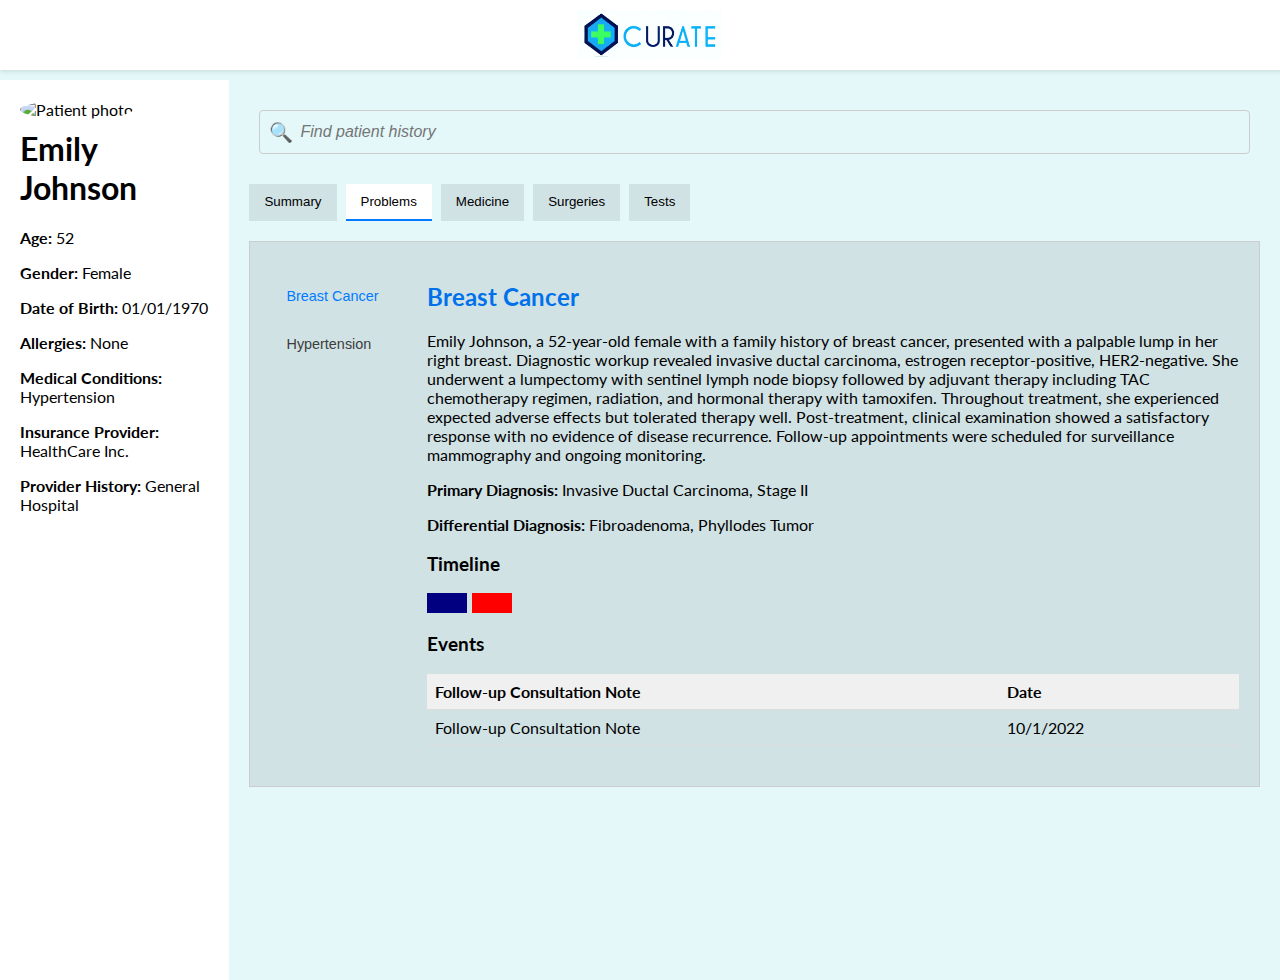
==== dashboard.html @ fca83a4f "Version 0.1" ====
<!DOCTYPE html>
<html lang="en">
<head>
    <meta charset="UTF-8">
    <meta name="viewport" content="width=device-width, initial-scale=1.0">
    <title>Curate - Patient Dashboard</title>
    <link rel="stylesheet" href="css/styles.css">
    <link href="https://fonts.googleapis.com/css2?family=Lato:wght@400;700&display=swap" rel="stylesheet">
</head>
</head>
<body>

    <div class="logo-bar">
        <img src="assets/images/curate-logo.png" alt="Curate Logo" class="logo">
    </div>

    <div class="dashboard-container">

        <div class="sidebar">
            <!-- Patient Info -->
            <div class="patient-photo">
                <img src="https://picsum.photos/200" alt="Patient photo" />
            </div>
            <div class="patient-info">
                <h1>Emily Johnson</h1>
                <p><strong>Age:</strong> 52</p>
                <p><strong>Gender:</strong> Female</p>
                <p><strong>Date of Birth:</strong> 01/01/1970</p>
                <p><strong>Allergies:</strong> None</p>
                <p><strong>Medical Conditions:</strong> Hypertension</p>
                <p><strong>Insurance Provider:</strong> HealthCare Inc.</p>
                <p><strong>Provider History:</strong> General Hospital</p>
            </div>
        </div>

        <div class="main-content">
            <div id="search-container">
                <div class="search-bar-wrapper">
                    <span class="search-icon">&#x1F50D;</span> <!-- Unicode magnifying glass -->
                    <input type="text" id="search-bar" placeholder="Find patient history">
                </div>
            </div>
            <div class="tabs">
                <button>Summary</button>
                <button>Problems</button>
                <button>Medicine</button>
                <button>Surgeries</button>
                <button>Tests</button>
            </div>
            <div class="tab-content">
                
                <div class="summary-container"></div>

                <div class="problem-container">
                    <!-- Condition Tabs -->
                    <div class="condition-tabs">
                        <button class="condition-tab" data-condition-id="breast-cancer">Breast Cancer</button>
                        <button class="condition-tab" data-condition-id="hypertension">Hypertension</button>
                        <!-- More conditions can be added here -->
                    </div>

                    <!-- Condition Details -->
                    <div class="condition-details">
                        <!-- Breast Cancer -->
                        <div class="problem-section" id="breast-cancer">
                            <h2>Breast Cancer</h2>
                            <p>Emily Johnson, a 52-year-old female with a family history of breast cancer, presented with a palpable lump in her right breast. Diagnostic workup revealed invasive ductal carcinoma, estrogen receptor-positive, HER2-negative. She underwent a lumpectomy with sentinel lymph node biopsy followed by adjuvant therapy including TAC chemotherapy regimen, radiation, and hormonal therapy with tamoxifen. Throughout treatment, she experienced expected adverse effects but tolerated therapy well. Post-treatment, clinical examination showed a satisfactory response with no evidence of disease recurrence. Follow-up appointments were scheduled for surveillance mammography and ongoing monitoring.</p>
                            <p><strong>Primary Diagnosis:</strong> Invasive Ductal Carcinoma, Stage II</p>
                            <p><strong>Differential Diagnosis:</strong> Fibroadenoma, Phyllodes Tumor</p>
                            <!-- Timeline Section -->
                            <div class="timeline-section">
                                <h3>Timeline</h3>
                                <div class="timeline">
                                    <!-- Timeline bars will be generated by JS -->
                                </div>
                            </div>
                            <!-- Events Section -->
                            <div class="events-section">
                                <h3>Events</h3>
                                <table>
                                    <thead>
                                        <tr>
                                            <th>Follow-up Consultation Note</th>
                                            <th>Date</th>
                                        </tr>
                                    </thead>
                                    <tbody>
                                        <!-- Event data will be generated by JS -->
                                        <tr>
                                            <td>Follow-up Consultation Note</td>
                                            <td>10/1/2022</td>
                                        </tr>
                                        <!-- More events can be added here -->
                                    </tbody>
                                </table>
                            </div>
                        </div>
                
                        <!-- Hypertension -->
                        <div class="problem-section" id="hypertension" style="display: none;">
                            <h2>Hypertension</h2>
                            <p>Emily Johnson, a 52-year-old female with a history of hypertension, presented for a follow-up consultation regarding her blood pressure management. She reported occasional elevated readings but denied associated symptoms. Physical examination revealed well-controlled blood pressure on her current medication regimen of amlodipine and hydrochlorothiazide. The patient demonstrated understanding of the importance of medication adherence and lifestyle modifications. Follow-up appointments were scheduled every three months for ongoing monitoring and management of hypertension.</p>
                            <p><strong>Primary Diagnosis:</strong> Stage 2 Hypertension</p>
                            <!-- Timeline Section -->
                            <div class="timeline-section">
                                <h3>Timeline</h3>
                                <div class="timeline">
                                    <!-- Timeline bars will be generated by JS -->
                                </div>
                            </div>
                            <!-- Events Section -->
                            <div class="events-section">
                                <h3>Events</h3>
                                <table>
                                    <thead>
                                        <tr>
                                            <th>Result</th>
                                            <th>Notes</th>
                                            <th>Treatments</th>
                                            <th>Date</th>
                                        </tr>
                                    </thead>
                                    <tbody>
                                        <!-- Event data will be generated by JS -->
                                        <tr>
                                            <td>Hypertension management: Prescripted Amlodipine 5 mg daily, Hydrochlorothiazide 25 mg daily</td>
                                            <td>11/3/2006</td>
                                        </tr>
                                        <!-- More events can be added here -->
                                    </tbody>
                                </table>
                            </div>
                        </div>
                        <!-- Additional problem sections for other conditions like Hypertension can be added with similar structure -->
                
                    </div>
                </div>
                
                <div class="medicine-container"></div>

                <div class="surgeries-container"></div>

                <div class="tests-container"></div>

            </div>
        </div>

    </div>

    <script src="js/main.js"></script>
    <script src="js/condition.js"></script>
</body>
</html>
---- css/styles.css ----
body, html {
    font-family: 'Lato', sans-serif;
    height: 100%;
    margin: 0;
    padding: 0;
    background: #e4f8fa;
}

.logo {
    display: block;
    max-width: 200px; /* Adjust as needed for your logo size */
    margin: 0 auto 20px; /* Centers the logo and adds space below */
}

.logo-bar img {
    max-height: 100%; /* or a fixed height if preferred */
    max-width: 100%; /* adjust as needed for your actual logo size */
    margin: auto; /* ensures no additional margin is affecting the logo */
}

.logo-bar {
    background-color: #fff;
    padding: 10px;
    box-shadow: 0 2px 4px rgba(0,0,0,0.1);
    position: fixed;
    width: 100%;
    top: 0;
    left: 0;
    z-index: 1000;
    display: flex; /* make logo-bar a flex container */
    justify-content: center; /* center horizontally */
    align-items: center; /* center vertically */
    height: 50px; /* or your preferred height */
}

.center-screen {
    display: flex;
    justify-content: center;
    align-items: center;
    height: 100vh;
    text-align: center;
}

.center-content {
    padding: 20px;
    background: #fff;
    border-radius: 8px;
    box-shadow: 0 4px 8px rgba(0,0,0,0.1);
}

.center-content input[type="file"],
.center-content button {
    margin: 10px 0;
}

.center-content button {
    padding: 10px 20px;
    background-color: #007bff;
    color: white;
    border: none;
    border-radius: 4px;
    cursor: pointer;
}

.center-content button:hover {
    background-color: #0056b3;
}

.center-content #loading {
    margin-top: 20px;
}

#search-container {
    background: #e4f8fa;
    padding: 10px;
}

.search-bar-wrapper {
    position: relative;
    font-size: 1rem; /* Adjust the size as needed */
}

.search-icon {
    position: absolute;
    left: 10px;
    top: 50%;
    transform: translateY(-50%);
    font-size: 1.2rem; /* Adjust the size as needed */
    color: #757575; /* Adjust the color as needed */
}

#search-bar {
    width: 100%;
    padding: 12px 10px 12px 40px; /* Adjust the padding to make the bar taller and make space for the icon */
    box-sizing: border-box;
    border-radius: 4px;
    border: 1px solid #ccc;
    font-style: italic; /* Makes placeholder text italic */
    font-size: 1rem; /* Match the font size with the icon for better visual harmony */
    background: #e4f8fa;
}

/* Chrome, Safari, Edge, Opera */
#search-bar::-webkit-input-placeholder { font-style: italic; }

/* Firefox 19+ */
#search-bar::-moz-placeholder { font-style: italic; }

/* IE 10+ */
#search-bar:-ms-input-placeholder { font-style: italic; }

/* Firefox 18- */
#search-bar:-moz-placeholder { font-style: italic; }

.dashboard-container {
    display: flex;
    min-height: 100vh;
    width: 100%;
    padding-top: 80px;
}

.sidebar {
    width: 15%;
    background-color: #fff;
    padding: 20px;
    display: flex;
    flex-direction: column; /* Stack children vertically */
    justify-content: flex-start; /* Align children to the start of the flex container */
}

.patient-photo img {
    width: 100px;
    height: 100px;
    border-radius: 50%;
    margin-bottom: 10px;
}

.patient-info h1 {
    margin-top: 0;
}

.main-content {
    flex-grow: 1;
    width: 80%;
    padding: 20px;
}

.tabs {
    padding-top: 20px;
}

.tabs button {
    padding: 10px 15px;
    margin-right: 5px;
    border: none;
    background: #d0e2e4;
    cursor: pointer;
    border-bottom: 2px solid transparent;
}

.tabs button:hover, .tabs button.active {
    background-color: #fff;
    border-bottom: 2px solid #007bff;
}

.tab-content {
    margin-top: 20px;
    background: #d0e2e4;
    padding: 20px;
    border: 1px solid #ccc;
}

/* Problem tab content */
.problems-container {
    display: flex;
    /* Adjust padding as needed */
    padding: 20px;
}

.condition-tabs {
    width: 10%;
    background-color: #d0e2e4;
    display: flex;
    padding-right: 50px;
    padding-left: 10px;
    margin-top: 25px;
    gap: 20px;
    white-space: nowrap;
    flex-direction: column; /* Stack children vertically */
    justify-content: flex-start; /* Align children to the start of the flex container */
}

.condition-tab {
    /* Other styles remain the same */
    background-color: #d0e2e4; /* Sets the background color to match the content container */
    margin-bottom: 10px; /* Adjust this value to increase space between the buttons if needed */
    color: #3c3c3c;
    border: none;
    font-size: 0.9rem;
    /* ... */
}

.condition-tab:hover,
.condition-tab.active {
    /* Styles for hovered-over or selected tabs */
    color: #007bff; /* Blue color for text when hovered over or selected */
    /* ... other styles ... */
}

.condition-tab:last-child {
    margin-bottom: 0; /* Removes the margin from the last tab to avoid extra space at the bottom */
}

.problem-section h2 {
    color: #0071ea;
}

.problem-section, .timeline-section, .events-section {
    margin-bottom: 20px;
}

.timeline {
    display: flex;
    align-items: center;
    overflow-x: auto;
    margin-top: 10px;
}

.timeline div {
    height: 20px;
    width: 40px; /* Adjust width based on duration or other factors */
    margin-right: 5px;
    background-color: #007bff; /* Color code for each type of event */
}

.events-section table {
    width: 100%;
    border-collapse: collapse;
}

.events-section th, .events-section td {
    text-align: left;
    padding: 8px;
    border-bottom: 1px solid #ddd;
}

.events-section th {
    background-color: #f0f0f0;
}
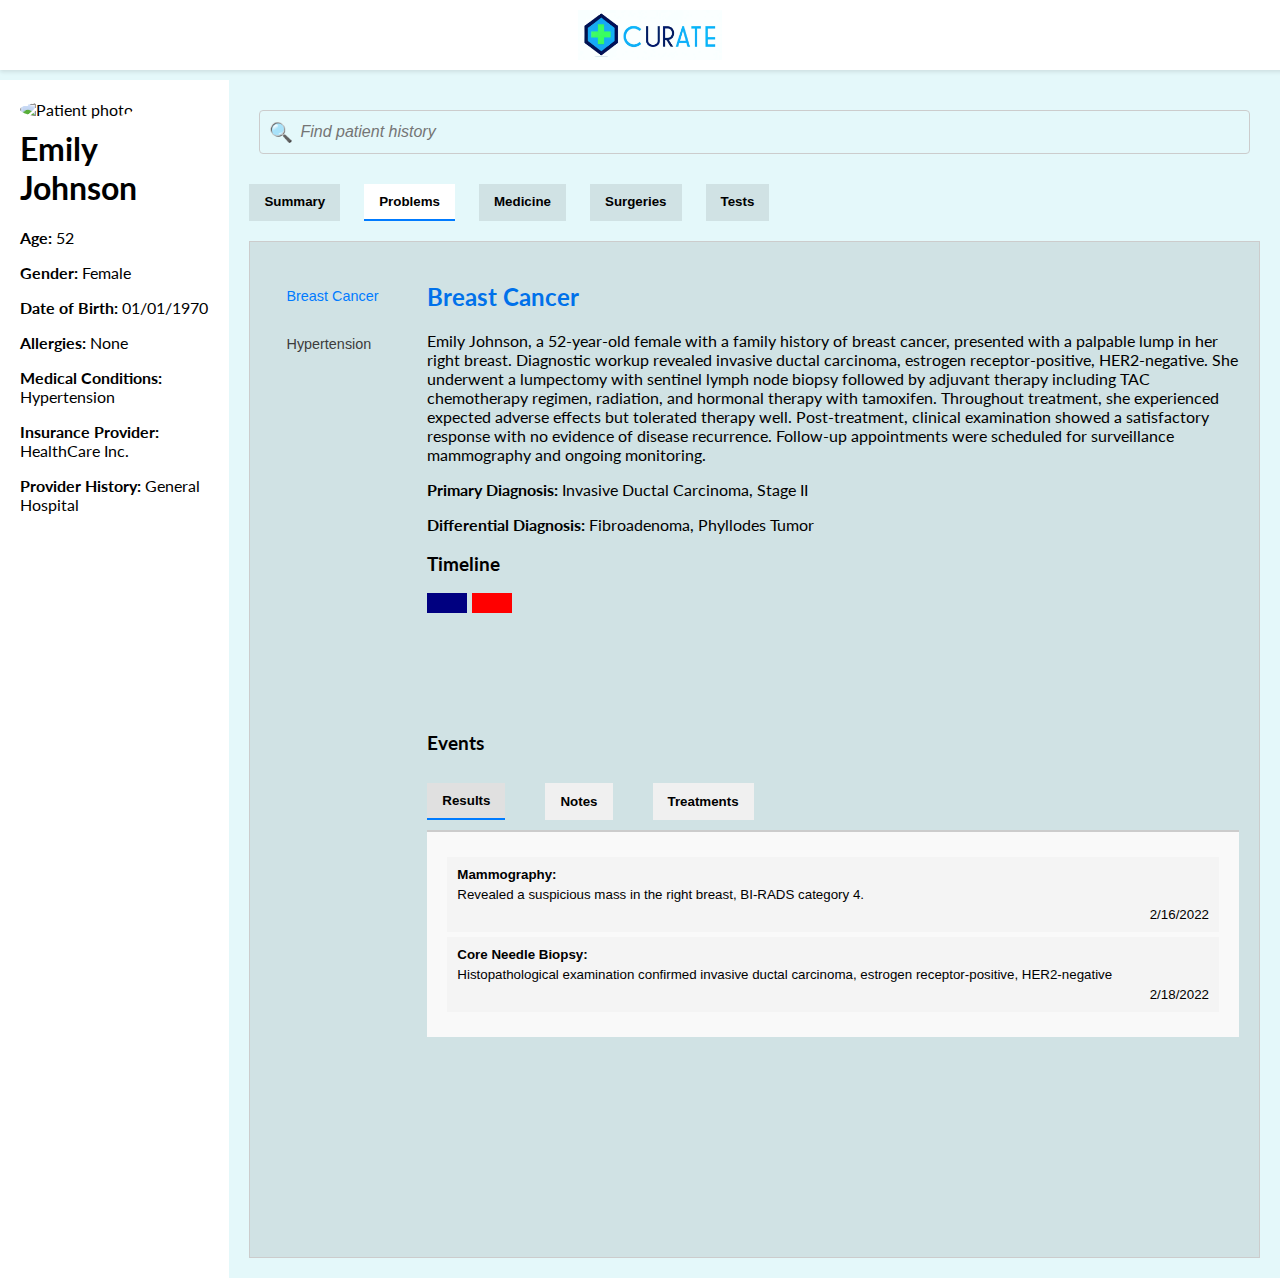
==== commit a07a00d2: "version 0.2" ====
--- a/dashboard.html
+++ b/dashboard.html
@@ -49,7 +49,11 @@
             </div>
             <div class="tab-content">
                 
-                <div class="summary-container"></div>
+                <div class="summary-container" style="display:none">
+                    <div id="summary-content">
+                        <!-- Summary content will be populated here by JavaScript -->
+                    </div>
+                </div>
 
                 <div class="problem-container">
                     <!-- Condition Tabs -->
@@ -77,22 +81,23 @@
                             <!-- Events Section -->
                             <div class="events-section">
                                 <h3>Events</h3>
-                                <table>
-                                    <thead>
-                                        <tr>
-                                            <th>Follow-up Consultation Note</th>
-                                            <th>Date</th>
-                                        </tr>
-                                    </thead>
-                                    <tbody>
-                                        <!-- Event data will be generated by JS -->
-                                        <tr>
-                                            <td>Follow-up Consultation Note</td>
-                                            <td>10/1/2022</td>
-                                        </tr>
-                                        <!-- More events can be added here -->
-                                    </tbody>
-                                </table>
+                                <div class="event-tabs">
+                                    <button class="event-tab" data-event-tab="results">Results</button>
+                                    <button class="event-tab" data-event-tab="notes">Notes</button>
+                                    <button class="event-tab" data-event-tab="treatments">Treatments</button>
+                                </div>
+
+                                <div class="event-content-container" id="breast-cancer-results-content">
+                                    <div class="event-content" id="breast-cancer-results">
+                                        <!-- Results buttons will be generated here -->
+                                    </div>
+                                    <div class="event-content" id="breast-cancer-notes" style="display: none;">
+                                        <!-- Notes content will go here -->
+                                    </div>
+                                    <div class="event-content" id="breast-cancer-treatments" style="display: none;">
+                                        <!-- Treatments content will go here -->
+                                    </div>
+                                </div>
                             </div>
                         </div>
                 
@@ -111,24 +116,22 @@
                             <!-- Events Section -->
                             <div class="events-section">
                                 <h3>Events</h3>
-                                <table>
-                                    <thead>
-                                        <tr>
-                                            <th>Result</th>
-                                            <th>Notes</th>
-                                            <th>Treatments</th>
-                                            <th>Date</th>
-                                        </tr>
-                                    </thead>
-                                    <tbody>
-                                        <!-- Event data will be generated by JS -->
-                                        <tr>
-                                            <td>Hypertension management: Prescripted Amlodipine 5 mg daily, Hydrochlorothiazide 25 mg daily</td>
-                                            <td>11/3/2006</td>
-                                        </tr>
-                                        <!-- More events can be added here -->
-                                    </tbody>
-                                </table>
+                                <div class="event-tabs">
+                                    <button class="event-tab" data-event-tab="results">Results</button>
+                                    <button class="event-tab" data-event-tab="notes">Notes</button>
+                                    <button class="event-tab" data-event-tab="treatments">Treatments</button>
+                                </div>
+                                <div class="event-content-container", id="hypertension-results-content" style="display: none;">
+                                    <div class="event-content" id="hypertension-results">
+                                        <!-- Results buttons will be generated here -->
+                                    </div>
+                                    <div class="event-content" id="hypertension-notes" style="display: none;">
+                                        <!-- Notes content will go here -->
+                                    </div>
+                                    <div class="event-content" id="hypertension-treatments" style="display: none;">
+                                        <!-- Treatments content will go here -->
+                                    </div>
+                                </div>
                             </div>
                         </div>
                         <!-- Additional problem sections for other conditions like Hypertension can be added with similar structure -->
@@ -149,5 +152,6 @@
 
     <script src="js/main.js"></script>
     <script src="js/condition.js"></script>
+    <script src="js/summary-content.js"></script>
 </body>
 </html>
--- a/css/styles.css
+++ b/css/styles.css
@@ -151,11 +151,12 @@
 
 .tabs button {
     padding: 10px 15px;
-    margin-right: 5px;
+    margin-right: 20px;
     border: none;
     background: #d0e2e4;
     cursor: pointer;
     border-bottom: 2px solid transparent;
+    font-weight: bold;
 }
 
 .tabs button:hover, .tabs button.active {
@@ -216,7 +217,12 @@
 }
 
 .problem-section, .timeline-section, .events-section {
-    margin-bottom: 20px;
+    padding-bottom: 100px;
+}
+
+.events-section {
+    display: flex;
+    flex-direction: column;
 }
 
 .timeline {
@@ -248,6 +254,144 @@
     background-color: #f0f0f0;
 }
 
-
-
-
+.event-tabs {
+    display: flex;
+    padding: 10px 0;
+}
+
+.event-tab {
+    padding: 10px 15px;
+    background: #f0f0f0;
+    margin-right: 40px;
+    border: none;
+    cursor: pointer;
+    font-weight: bold;
+}
+
+.event-tab:last-child {
+    margin-right: 0;
+}
+
+.event-tab:hover,
+.event-tab.active {
+    background-color: #e0e0e0;
+    border-bottom: 2px solid #007bff;
+}
+
+.event-content-container {
+    border-top: 2px solid #ccc;
+}
+
+.event-content {
+    display: none;
+    padding: 20px;
+    background: #f9f9f9;
+}
+
+.document-button {
+    display: block;
+    width: 100%;
+    text-align: left;
+    padding: 10px;
+    border: none;
+    background: white;
+    border-bottom: 1px solid #eee;
+    cursor: pointer;
+}
+
+.result-button {
+    display: block;
+    width: 100%;
+    text-align: left;
+    padding: 10px;
+    margin: 5px 0;
+    background-color: #f4f4f4;
+    border: none;
+    cursor: pointer;
+    transition: background-color 0.3s ease;
+}
+
+.result-button:hover {
+    background-color: #e2e2e2;
+}
+
+.result-title {
+    font-weight: bold;
+}
+
+.result-description {
+    margin: 5px 0;
+}
+
+.result-date {
+    text-align: right;
+    float: right;
+}
+
+.treatment-button {
+    display: block;
+    width: 100%;
+    text-align: left;
+    padding: 10px;
+    margin: 5px 0;
+    background-color: #f4f4f4;
+    border: none;
+    cursor: pointer;
+    transition: background-color 0.3s ease;
+}
+
+.treatment-button:hover {
+    background-color: #e2e2e2;
+}
+
+.treatment-title {
+    font-weight: bold;
+}
+
+.treatment-date {
+    text-align: right;
+    float: right;
+}
+
+.note-button {
+    display: block;
+    width: 100%;
+    text-align: left;
+    padding: 10px;
+    margin: 5px 0;
+    background-color: #f4f4f4;
+    border: none;
+    cursor: pointer;
+    transition: background-color 0.3s ease;
+}
+
+.note-button:hover {
+    background-color: #e2e2e2;
+}
+
+.note-title {
+    font-weight: bold;
+}
+
+.note-date {
+    text-align: right;
+    float: right;
+}
+
+.summary-button {
+    display: block;
+    width: 100%;
+    padding: 10px;
+    margin-bottom: 5px;
+    background-color: #f0f0f0; /* Light gray background */
+    border: 1px solid #ccc; /* Border color */
+    text-align: left;
+    cursor: pointer;
+    border-radius: 4px;
+}
+
+.summary-button:hover {
+    background-color: #e0e0e0; /* Slightly darker background on hover */
+}
+
+
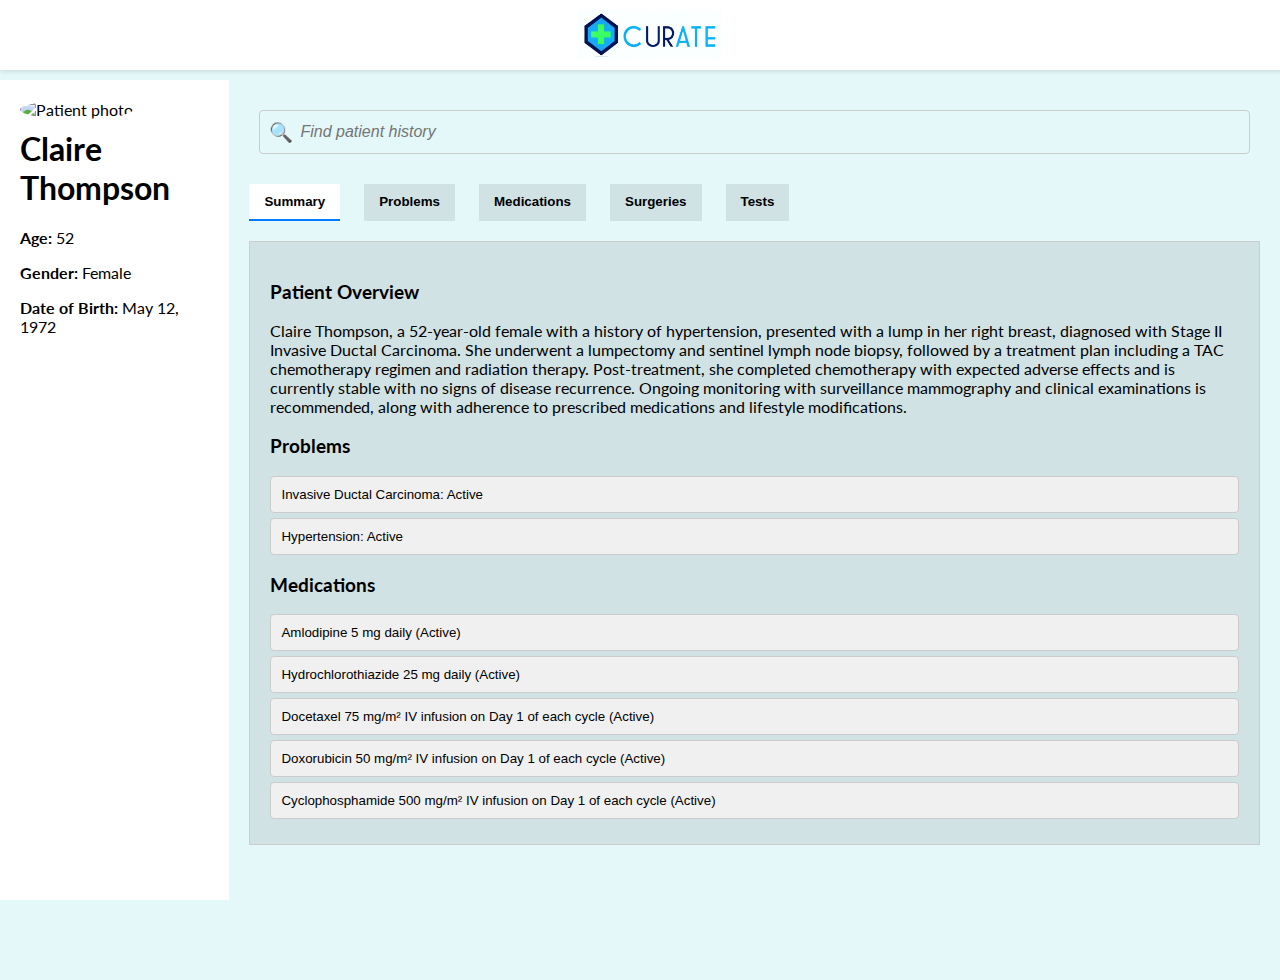
==== commit c3e3494b: "version 0.3" ====
--- a/dashboard.html
+++ b/dashboard.html
@@ -21,16 +21,7 @@
             <div class="patient-photo">
                 <img src="https://picsum.photos/200" alt="Patient photo" />
             </div>
-            <div class="patient-info">
-                <h1>Emily Johnson</h1>
-                <p><strong>Age:</strong> 52</p>
-                <p><strong>Gender:</strong> Female</p>
-                <p><strong>Date of Birth:</strong> 01/01/1970</p>
-                <p><strong>Allergies:</strong> None</p>
-                <p><strong>Medical Conditions:</strong> Hypertension</p>
-                <p><strong>Insurance Provider:</strong> HealthCare Inc.</p>
-                <p><strong>Provider History:</strong> General Hospital</p>
-            </div>
+            <div class="patient-info"></div>
         </div>
 
         <div class="main-content">
@@ -43,7 +34,7 @@
             <div class="tabs">
                 <button>Summary</button>
                 <button>Problems</button>
-                <button>Medicine</button>
+                <button>Medications</button>
                 <button>Surgeries</button>
                 <button>Tests</button>
             </div>
@@ -58,7 +49,7 @@
                 <div class="problem-container">
                     <!-- Condition Tabs -->
                     <div class="condition-tabs">
-                        <button class="condition-tab" data-condition-id="breast-cancer">Breast Cancer</button>
+                        <button class="condition-tab" data-condition-id="invasive-ductal-carcinoma">Invasive Ductal Carcinoma</button>
                         <button class="condition-tab" data-condition-id="hypertension">Hypertension</button>
                         <!-- More conditions can be added here -->
                     </div>
@@ -66,37 +57,16 @@
                     <!-- Condition Details -->
                     <div class="condition-details">
                         <!-- Breast Cancer -->
-                        <div class="problem-section" id="breast-cancer">
-                            <h2>Breast Cancer</h2>
-                            <p>Emily Johnson, a 52-year-old female with a family history of breast cancer, presented with a palpable lump in her right breast. Diagnostic workup revealed invasive ductal carcinoma, estrogen receptor-positive, HER2-negative. She underwent a lumpectomy with sentinel lymph node biopsy followed by adjuvant therapy including TAC chemotherapy regimen, radiation, and hormonal therapy with tamoxifen. Throughout treatment, she experienced expected adverse effects but tolerated therapy well. Post-treatment, clinical examination showed a satisfactory response with no evidence of disease recurrence. Follow-up appointments were scheduled for surveillance mammography and ongoing monitoring.</p>
+                        <div class="problem-section" id="invasive-ductal-carcinoma">
+                            <h2>Invasive Ductal Carcinoma</h2>
+                            <p></p>
                             <p><strong>Primary Diagnosis:</strong> Invasive Ductal Carcinoma, Stage II</p>
                             <p><strong>Differential Diagnosis:</strong> Fibroadenoma, Phyllodes Tumor</p>
-                            <!-- Timeline Section -->
-                            <div class="timeline-section">
-                                <h3>Timeline</h3>
-                                <div class="timeline">
-                                    <!-- Timeline bars will be generated by JS -->
-                                </div>
-                            </div>
-                            <!-- Events Section -->
-                            <div class="events-section">
-                                <h3>Events</h3>
-                                <div class="event-tabs">
-                                    <button class="event-tab" data-event-tab="results">Results</button>
-                                    <button class="event-tab" data-event-tab="notes">Notes</button>
-                                    <button class="event-tab" data-event-tab="treatments">Treatments</button>
-                                </div>
-
-                                <div class="event-content-container" id="breast-cancer-results-content">
-                                    <div class="event-content" id="breast-cancer-results">
-                                        <!-- Results buttons will be generated here -->
-                                    </div>
-                                    <div class="event-content" id="breast-cancer-notes" style="display: none;">
-                                        <!-- Notes content will go here -->
-                                    </div>
-                                    <div class="event-content" id="breast-cancer-treatments" style="display: none;">
-                                        <!-- Treatments content will go here -->
-                                    </div>
+                            <!-- Reports Section -->
+                            <div class="reports-section">
+                                <h3>Reports</h3>
+                                <div class="report-content-container" id="invasive-ductal-carcinoma-reports-content">
+                                    
                                 </div>
                             </div>
                         </div>
@@ -104,33 +74,13 @@
                         <!-- Hypertension -->
                         <div class="problem-section" id="hypertension" style="display: none;">
                             <h2>Hypertension</h2>
-                            <p>Emily Johnson, a 52-year-old female with a history of hypertension, presented for a follow-up consultation regarding her blood pressure management. She reported occasional elevated readings but denied associated symptoms. Physical examination revealed well-controlled blood pressure on her current medication regimen of amlodipine and hydrochlorothiazide. The patient demonstrated understanding of the importance of medication adherence and lifestyle modifications. Follow-up appointments were scheduled every three months for ongoing monitoring and management of hypertension.</p>
+                            <p></p>
                             <p><strong>Primary Diagnosis:</strong> Stage 2 Hypertension</p>
-                            <!-- Timeline Section -->
-                            <div class="timeline-section">
-                                <h3>Timeline</h3>
-                                <div class="timeline">
-                                    <!-- Timeline bars will be generated by JS -->
-                                </div>
-                            </div>
-                            <!-- Events Section -->
-                            <div class="events-section">
-                                <h3>Events</h3>
-                                <div class="event-tabs">
-                                    <button class="event-tab" data-event-tab="results">Results</button>
-                                    <button class="event-tab" data-event-tab="notes">Notes</button>
-                                    <button class="event-tab" data-event-tab="treatments">Treatments</button>
-                                </div>
-                                <div class="event-content-container", id="hypertension-results-content" style="display: none;">
-                                    <div class="event-content" id="hypertension-results">
-                                        <!-- Results buttons will be generated here -->
-                                    </div>
-                                    <div class="event-content" id="hypertension-notes" style="display: none;">
-                                        <!-- Notes content will go here -->
-                                    </div>
-                                    <div class="event-content" id="hypertension-treatments" style="display: none;">
-                                        <!-- Treatments content will go here -->
-                                    </div>
+                            <!-- Reports Section -->
+                            <div class="reports-section">
+                                <h3>Reports</h3>
+                                <div class="report-content-container", id="hypertension-reports-content" style="display: none;">
+                                    
                                 </div>
                             </div>
                         </div>
@@ -139,7 +89,7 @@
                     </div>
                 </div>
                 
-                <div class="medicine-container"></div>
+                <div class="medication-container"></div>
 
                 <div class="surgeries-container"></div>
 
@@ -152,6 +102,5 @@
 
     <script src="js/main.js"></script>
     <script src="js/condition.js"></script>
-    <script src="js/summary-content.js"></script>
 </body>
 </html>
--- a/css/styles.css
+++ b/css/styles.css
@@ -4,6 +4,7 @@
     margin: 0;
     padding: 0;
     background: #e4f8fa;
+    overflow-x: hidden;
 }
 
 .logo {
@@ -175,18 +176,16 @@
 .problems-container {
     display: flex;
     /* Adjust padding as needed */
-    padding: 20px;
 }
 
 .condition-tabs {
-    width: 10%;
+    width: 8%;
     background-color: #d0e2e4;
     display: flex;
-    padding-right: 50px;
+    padding-right: 30px;
     padding-left: 10px;
     margin-top: 25px;
     gap: 20px;
-    white-space: nowrap;
     flex-direction: column; /* Stack children vertically */
     justify-content: flex-start; /* Align children to the start of the flex container */
 }
@@ -212,173 +211,42 @@
     margin-bottom: 0; /* Removes the margin from the last tab to avoid extra space at the bottom */
 }
 
+.condition-details {
+    position: relative;
+    flex-grow: 1;
+    padding: 20px;
+    overflow: auto;
+}
+
 .problem-section h2 {
     color: #0071ea;
 }
 
-.problem-section, .timeline-section, .events-section {
+.problem-section, .reports-section {
     padding-bottom: 100px;
 }
 
-.events-section {
+.reports-section {
     display: flex;
     flex-direction: column;
 }
 
-.timeline {
-    display: flex;
-    align-items: center;
-    overflow-x: auto;
-    margin-top: 10px;
-}
-
-.timeline div {
-    height: 20px;
-    width: 40px; /* Adjust width based on duration or other factors */
-    margin-right: 5px;
-    background-color: #007bff; /* Color code for each type of event */
-}
-
-.events-section table {
+.reports-section table {
     width: 100%;
     border-collapse: collapse;
 }
 
-.events-section th, .events-section td {
+.reports-section th, .reports-section td {
     text-align: left;
     padding: 8px;
     border-bottom: 1px solid #ddd;
 }
 
-.events-section th {
+.reports-section th {
     background-color: #f0f0f0;
 }
 
-.event-tabs {
-    display: flex;
-    padding: 10px 0;
-}
-
-.event-tab {
-    padding: 10px 15px;
-    background: #f0f0f0;
-    margin-right: 40px;
-    border: none;
-    cursor: pointer;
-    font-weight: bold;
-}
-
-.event-tab:last-child {
-    margin-right: 0;
-}
-
-.event-tab:hover,
-.event-tab.active {
-    background-color: #e0e0e0;
-    border-bottom: 2px solid #007bff;
-}
-
-.event-content-container {
-    border-top: 2px solid #ccc;
-}
-
-.event-content {
-    display: none;
-    padding: 20px;
-    background: #f9f9f9;
-}
-
-.document-button {
-    display: block;
-    width: 100%;
-    text-align: left;
-    padding: 10px;
-    border: none;
-    background: white;
-    border-bottom: 1px solid #eee;
-    cursor: pointer;
-}
-
-.result-button {
-    display: block;
-    width: 100%;
-    text-align: left;
-    padding: 10px;
-    margin: 5px 0;
-    background-color: #f4f4f4;
-    border: none;
-    cursor: pointer;
-    transition: background-color 0.3s ease;
-}
-
-.result-button:hover {
-    background-color: #e2e2e2;
-}
-
-.result-title {
-    font-weight: bold;
-}
-
-.result-description {
-    margin: 5px 0;
-}
-
-.result-date {
-    text-align: right;
-    float: right;
-}
-
-.treatment-button {
-    display: block;
-    width: 100%;
-    text-align: left;
-    padding: 10px;
-    margin: 5px 0;
-    background-color: #f4f4f4;
-    border: none;
-    cursor: pointer;
-    transition: background-color 0.3s ease;
-}
-
-.treatment-button:hover {
-    background-color: #e2e2e2;
-}
-
-.treatment-title {
-    font-weight: bold;
-}
-
-.treatment-date {
-    text-align: right;
-    float: right;
-}
-
-.note-button {
-    display: block;
-    width: 100%;
-    text-align: left;
-    padding: 10px;
-    margin: 5px 0;
-    background-color: #f4f4f4;
-    border: none;
-    cursor: pointer;
-    transition: background-color 0.3s ease;
-}
-
-.note-button:hover {
-    background-color: #e2e2e2;
-}
-
-.note-title {
-    font-weight: bold;
-}
-
-.note-date {
-    text-align: right;
-    float: right;
-}
-
-.summary-button {
+.report-button {
     display: block;
     width: 100%;
     padding: 10px;
@@ -390,8 +258,66 @@
     border-radius: 4px;
 }
 
+.report-button:last-child {
+    margin-right: 0;
+}
+
+.report-button:hover,
+.report-button.active {
+    background-color: #e0e0e0;
+}
+
+.report-content-container {
+    border-top: 2px solid #ccc;
+    height: 100%;
+}
+
+.report-content {
+    display: none;
+    padding: 20px;
+    background: #f9f9f9;
+}
+
+.document-button {
+    display: block;
+    width: 100%;
+    text-align: left;
+    padding: 10px;
+    border: none;
+    background: white;
+    border-bottom: 1px solid #eee;
+    cursor: pointer;
+}
+
+.summary-button {
+    display: block;
+    width: 100%;
+    padding: 10px;
+    margin-bottom: 5px;
+    background-color: #f0f0f0; /* Light gray background */
+    border: 1px solid #ccc; /* Border color */
+    text-align: left;
+    cursor: pointer;
+    border-radius: 4px;
+}
+
 .summary-button:hover {
     background-color: #e0e0e0; /* Slightly darker background on hover */
 }
 
-
+.close-pdf {
+    padding: 10px 20px;
+    background-color: #f44336; /* Red color for visibility */
+    color: white;
+    border: none;
+    border-radius: 5px;
+    cursor: pointer;
+    position: absolute; /* Adjust as needed to position */
+    top: 10px; /* Adjust as needed to position */
+    right: 10px; /* Adjust as needed to position */
+}
+
+.close-pdf:hover {
+    background-color: #d32f2f; /* Darker red on hover */
+}
+
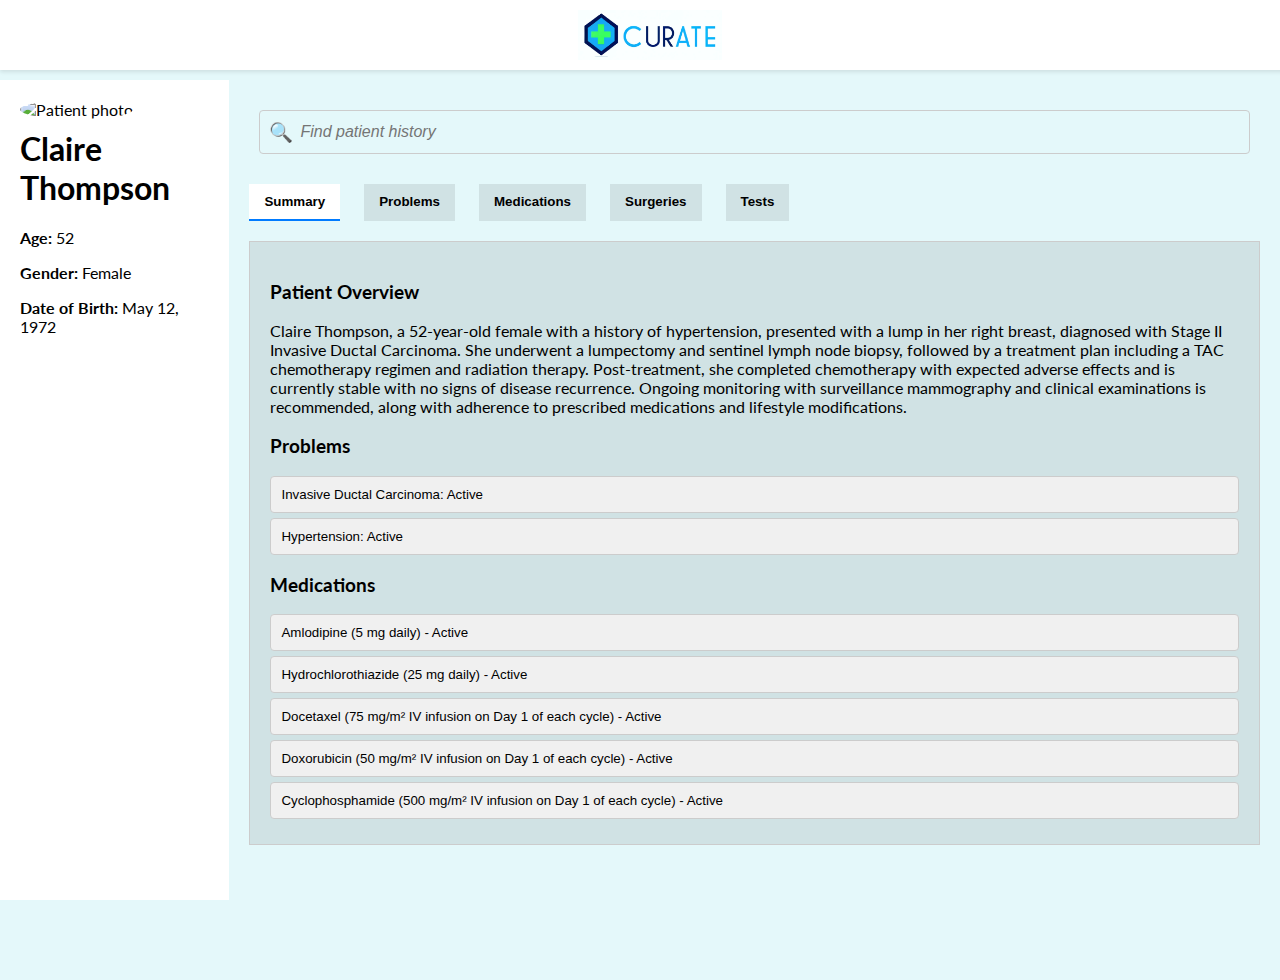
==== commit dcfe0ac6: "version 0.4" ====
--- a/dashboard.html
+++ b/dashboard.html
@@ -49,10 +49,14 @@
                 <div class="problem-container">
                     <!-- Condition Tabs -->
                     <div class="condition-tabs">
-                        <button class="condition-tab" data-condition-id="invasive-ductal-carcinoma">Invasive Ductal Carcinoma</button>
-                        <button class="condition-tab" data-condition-id="hypertension">Hypertension</button>
+                        <div class="condition-tab", data-condition-id="invasive-ductal-carcinoma">
+                            <button class="condition-button" data-condition-id="invasive-ductal-carcinoma">Invasive Ductal Carcinoma</button>
+                        </div>
+                        <div class="condition-tab", data-condition-id="hypertension">
+                            <button class="condition-button" data-condition-id="hypertension">Hypertension</button>
+                        </div>
+                    </div>
                         <!-- More conditions can be added here -->
-                    </div>
 
                     <!-- Condition Details -->
                     <div class="condition-details">
--- a/css/styles.css
+++ b/css/styles.css
@@ -190,7 +190,7 @@
     justify-content: flex-start; /* Align children to the start of the flex container */
 }
 
-.condition-tab {
+.condition-button {
     /* Other styles remain the same */
     background-color: #d0e2e4; /* Sets the background color to match the content container */
     margin-bottom: 10px; /* Adjust this value to increase space between the buttons if needed */
@@ -200,14 +200,14 @@
     /* ... */
 }
 
-.condition-tab:hover,
-.condition-tab.active {
+.condition-button:hover,
+.condition-button.active {
     /* Styles for hovered-over or selected tabs */
     color: #007bff; /* Blue color for text when hovered over or selected */
     /* ... other styles ... */
 }
 
-.condition-tab:last-child {
+.condition-button:last-child {
     margin-bottom: 0; /* Removes the margin from the last tab to avoid extra space at the bottom */
 }
 
